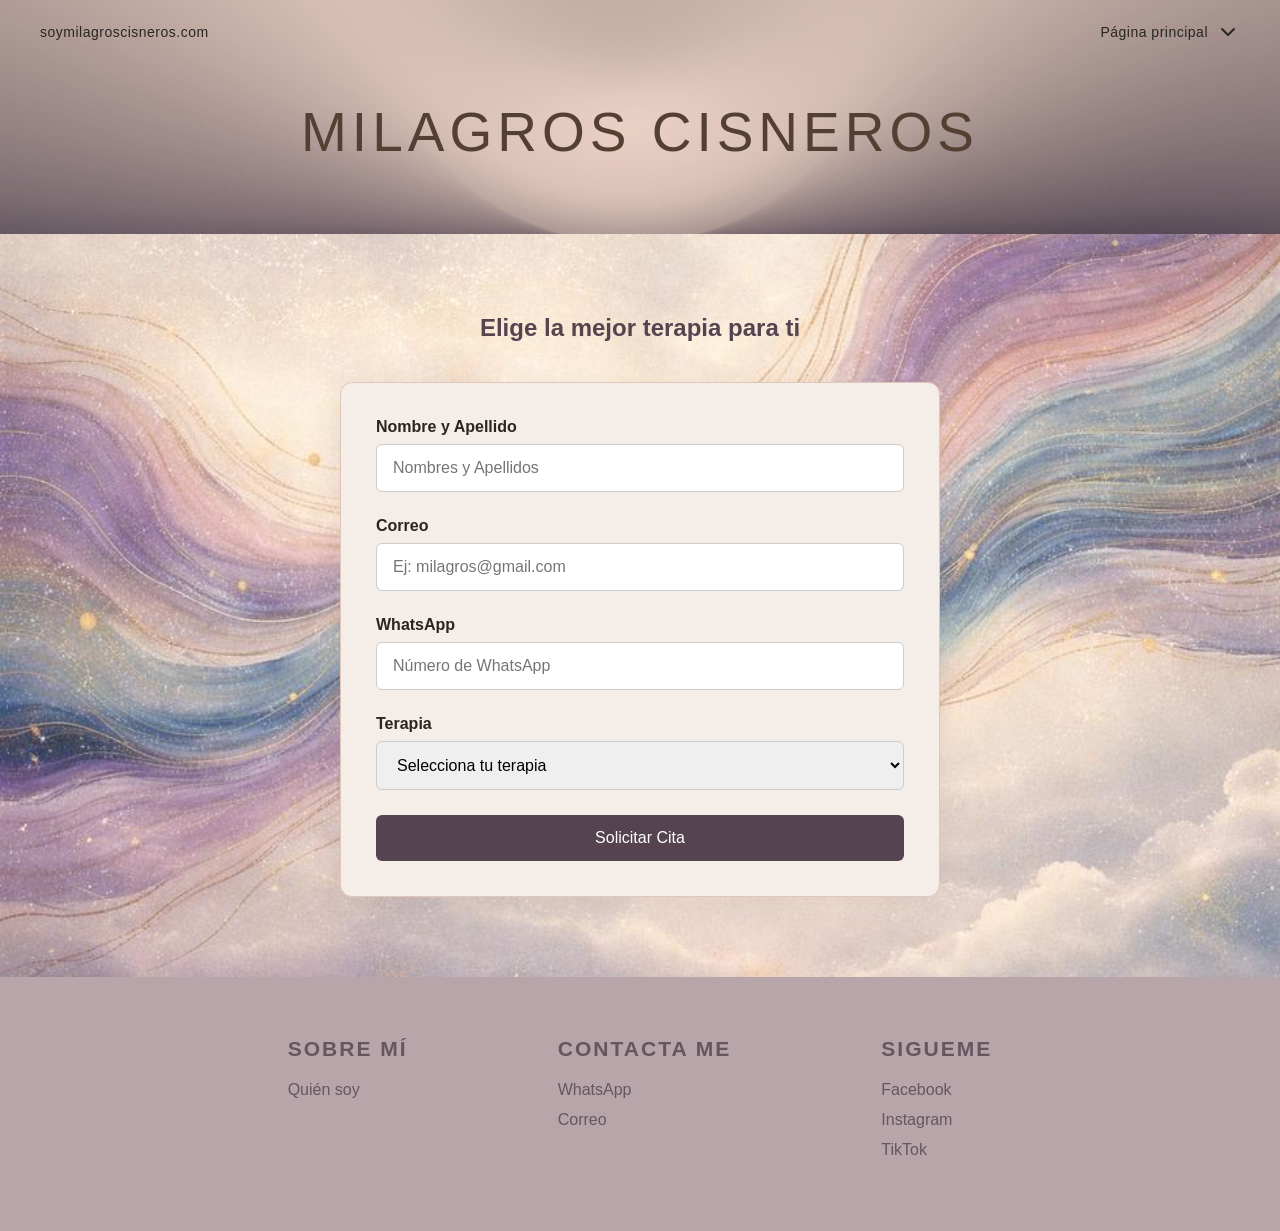
==== citas.html @ 3a39f223 "Modulo Citas por Wasap" ====
<!DOCTYPE html>
<html lang="es">
<head>
    <meta charset="UTF-8">
    <meta name="viewport" content="width=device-width, initial-scale=1.0">
    <link rel="stylesheet" href="css/body.css">
    <link rel="stylesheet" href="css/footer.css">
    <link rel="stylesheet" href="css/header.css">
    <link rel="stylesheet" href="css/form.css">
    <title>Solicita tu cita</title>
</head>
<body>
    <header>
        <ul>
            <li>
                <a href="https://soymilagroscisneros.com">soymilagroscisneros.com</a>
            </li>
            <li class="menu-paginas">

                <div class="desplegable">
                    <p>Página principal</p>

                    <svg xmlns="http://www.w3.org/2000/svg" 
                        width="24"
                        height="24"
                        viewBox="0 0 24 24"
                        fill="none"
                        stroke="currentColor"
                        stroke-width="2"
                        stroke-linecap="round"
                        stroke-linejoin="round">
                        <polyline points="6 9 12 15 18 9"></polyline>
                    </svg>
                </div>

                <div class="lista-menu">

                    <div class="icono-menu">
                        <svg xmlns="http://www.w3.org/2000/svg" 
                            width="24"
                            height="24"
                            viewBox="0 0 24 24"
                            fill="none"
                            stroke="currentColor"
                            stroke-width="2"
                            stroke-linecap="round"
                            stroke-linejoin="round">
                            <polyline points="6 9 12 15 18 9"></polyline>
                        </svg>
                    </div>

                    <ul class="lista-paginas">
                        <li><a href="">Terapias</a></li>
                        <li><a href="">Testimonio</a></li>
                        <li><a href="citas.html">Citas</a></li>
                    </ul>

                </div>
            
            </li>
        </ul>

        <div class="retraible">
            <h1>MILAGROS CISNEROS</h1>
        </div>
    </header>

    <main>
        <section class="registro">

            <h1>Elige la mejor terapia para ti</h1>

            <form>

                <div class="datos-nombre">
                    <label for="nombre">Nombre y Apellido</label>
                    <input 
                        type="text" 
                        id="nombre" 
                        name="nombre" 
                        placeholder="Nombres y Apellidos"
                    >
                </div>

                <div class="datos-correo">
                    <label for="correo">Correo</label>
                    <input 
                        type="email" 
                        id="correo" 
                        name="correo" 
                        placeholder="Ej: milagros@gmail.com"
                    >
                </div>

                <div class="datos-whatsapp">
                    <label for="whatsapp">WhatsApp</label>
                    <input 
                        type="tel" 
                        id="whatsapp" 
                        name="whatsapp" 
                        placeholder="Número de WhatsApp"
                    >
                </div>

                <div class="datos-terapia">
                    <label for="terapia">Terapia</label>
                    <select name="terapia" id="terapia">
                        <option disabled selected value="">Selecciona tu terapia</option>
                        <option value="TE_SRC">Sesión Raíz Consciente</option>
                        <option value="TE_SPL">Sanación Pleyadiana</option>
                        <option value="TE_TAM">Tameana</option>
                        <option value="TE_AG">Árbol Genealógico</option>
                        <option value="TE_LE">Liberación de Emociones</option>
                        <option value="TE_RA">Registros Akáshicos</option>
                        <option value="TE_HE">Hipnosis Ericksoniana</option>
                        <option value="TE_CA">Cirugía Astral</option>
                        <option value="TE_KI">Kepri de Isis</option>
                        <option value="TE_LLA">Limpieza con Llave Ankh</option>
                        <option value="TE_RE">Reiki</option>
                        <option value="TE_AC">Access Consciousness</option>
                    </select>
                </div>

                <button type="submit">Solicitar Cita</button>

            </form>

        </section>
    </main>

    <footer>
        <ul>
            <li><h3>SOBRE MÍ</h3></li>
            <li><a href="sobre-mi.html">Quién soy</a></li>
        </ul>

        <ul>
            <li><h3>CONTACTA ME</h3></li>

            <li>
                <a href="https://wa.me/13477692551" 
                target="_blank" 
                rel="noopener noreferrer">
                WhatsApp
                </a>
            </li>

            <li>
                <a href="mailto:milagrosterapiaholistica@gmail.com">
                    Correo
                </a>
            </li>
        </ul>

        <ul>
            <li><h3>SIGUEME</h3></li>

            <li>
                <a 
                href="https://www.facebook.com/me/"
                target="_blank"
                rel="noopener noreferrer">
                Facebook
                </a>
            </li>

            <li>
                <a 
                href="https://www.instagram.com/soymilagroscisneros?stkn=MXQxZ2E4cWkzaW02OQ%3D%3D"
                target="_blank"
                rel="noopener noreferrer">
                Instagram
                </a>
            </li>

            <li>
                <a 
                href="https://www.tiktok.com/@mila_10_17?_r=1"
                target="_blank"
                rel="noopener noreferrer">
                TikTok
                </a>
            </li>
        </ul>
    </footer>
    
    <script src="js/script.js"></script>
    <script src="js/wasap.js"></script>
</body>
</html>
---- css/body.css ----
/* Aqui edito toda la pagina */

* {
    margin: 0;
    padding: 0;
    box-sizing: border-box;
}

body {
    font-family: Arial, sans-serif;
    color: #292522;
}
---- css/footer.css ----
/* Diseño del footer */

footer {
    display: flex;
    justify-content: center;
    gap: 150px;

    background: rgb(183, 165, 170);
    color: rgb(100, 87, 96);

    padding: 60px 40px;
}

footer ul {
    list-style: none;
    margin: 0;
    padding: 0;
}

footer li {
    margin-bottom: 12px;
}

footer li:first-child {
    font-size: 18px;
    letter-spacing: 2px;
    margin-bottom: 20px;
}

footer li h3 {
    cursor: default;
}

footer a {
    text-decoration: none;
    color: inherit;
    transition: opacity 0.2s ease;
}

footer a:hover {
    opacity: 0.6;
}
---- css/header.css ----
/* Aqui se desarrolla el header */

header {
    width: 100%;

    background-image: url("../img/bg-fondo.png");
    background-size: cover;
    background-position: center;
}

header > ul{
    position: fixed;
    top: 0;
    left: 0;
    width: 100%;
    z-index: 1000;

    transition: background-color 0.3s ease;

    display: flex;
    justify-content: space-between;
    align-items: center;

    list-style: none;
    margin: 0;
    padding: 20px 40px;

    color: #292522;
}

header > ul.scrolled {
    background-color: #000;
    color: #fff;
}

/* Diseño del header elemento a*/

header a {
    text-decoration: none;
    color: inherit;
    transition: opacity 0.2s ease;
}

header a:hover {
    opacity: 0.6;
}

/* Edición del desplegable  en header*/

.desplegable {
    display: flex;
    align-items: center;
    gap: 8px;
    cursor: pointer;
}

.desplegable svg{
    stroke: currentColor;
}

.desplegable:hover {
    opacity: 0.7;
}

header li {
    font-size: 14px;
    letter-spacing: 0.5px;
}

.desplegable p {
    margin: 0;
}

.desplegable svg {
    display: block;
}

/* Diseñando el Retraible */

.retraible {
    display: flex;
    justify-content: center;
    align-items: center;

    padding: 100px 10px 70px;

    cursor: default;
}

.retraible h1 {
    margin: 0;

    color: rgb(84, 64, 50);
    font-size: 55px;
    font-weight: 400;
    letter-spacing: 5px;
}

/* Diseño de lista pagina */

.menu-paginas {
    position: relative;
}

.lista-menu {
    display: none;
    position: absolute;
    top: 100%;
    right: 0;
    min-width: 180px;
}

.lista-menu.abierta {
    display: block;
    background-color: #111;
    color: white;
    padding: 12px 0;
}

.item-terapias {
    display: flex;
    align-items: center;
    gap: 5px;
}

.lista-paginas {
    list-style: none;
    margin: 0;
    padding: 0 0 0 40px;
}

.lista-paginas li {
    margin: 0;
    padding: 8px 15px;
}

.lista-paginas a {
    display: block;
    padding: 8px 15px;
}

/* Diseño del icono */

.icono-menu {
    position: absolute;
    left: 30px;
    top: 24px;
    /* min-height: 32px; */
}
---- css/form.css ----
.registro {
    background-image: url("../img/fondo-terapias.png");
    background-size: cover;
    background-position: center;

    width: 100%;
    padding: 80px 20px;
    box-sizing: border-box;
}

.registro h1 {
    text-align: center;
    margin-bottom: 40px;
}

.registro form {
    max-width: 600px;
    margin: 0 auto;
    padding: 35px;

    display: flex;
    flex-direction: column;
    gap: 25px;

    background-color: rgb(245, 237, 231);
    border-radius: 12px;

    border: 1px solid rgb(223, 199, 187);
    box-shadow: 0 10px 30px rgba(85, 68, 79, 0.12);
}

.registro form > div {
    display: flex;
    flex-direction: column;
    gap: 8px;
}

.registro h1 {
    text-align: center;
    margin-bottom: 40px;
    color: rgb(85, 68, 79);
}

.registro label {
    font-weight: 600;
}

.registro input,
.registro select {
    width: 100%;
    padding: 14px 16px;
    border: 1px solid #ccc;
    border-radius: 6px;
    font-family: inherit;
    font-size: 16px;
    box-sizing: border-box;
}

.registro input:focus,
.registro select:focus {
    outline: none;
    border-color: rgb(100, 87, 96);
}

.registro button {
    padding: 14px 20px;
    border: none;
    border-radius: 6px;

    background-color: rgb(85, 68, 79);
    color: white;

    font-size: 16px;
    font-family: inherit;
    cursor: pointer;
}

.registro button:hover {
    opacity: 0.9;
}
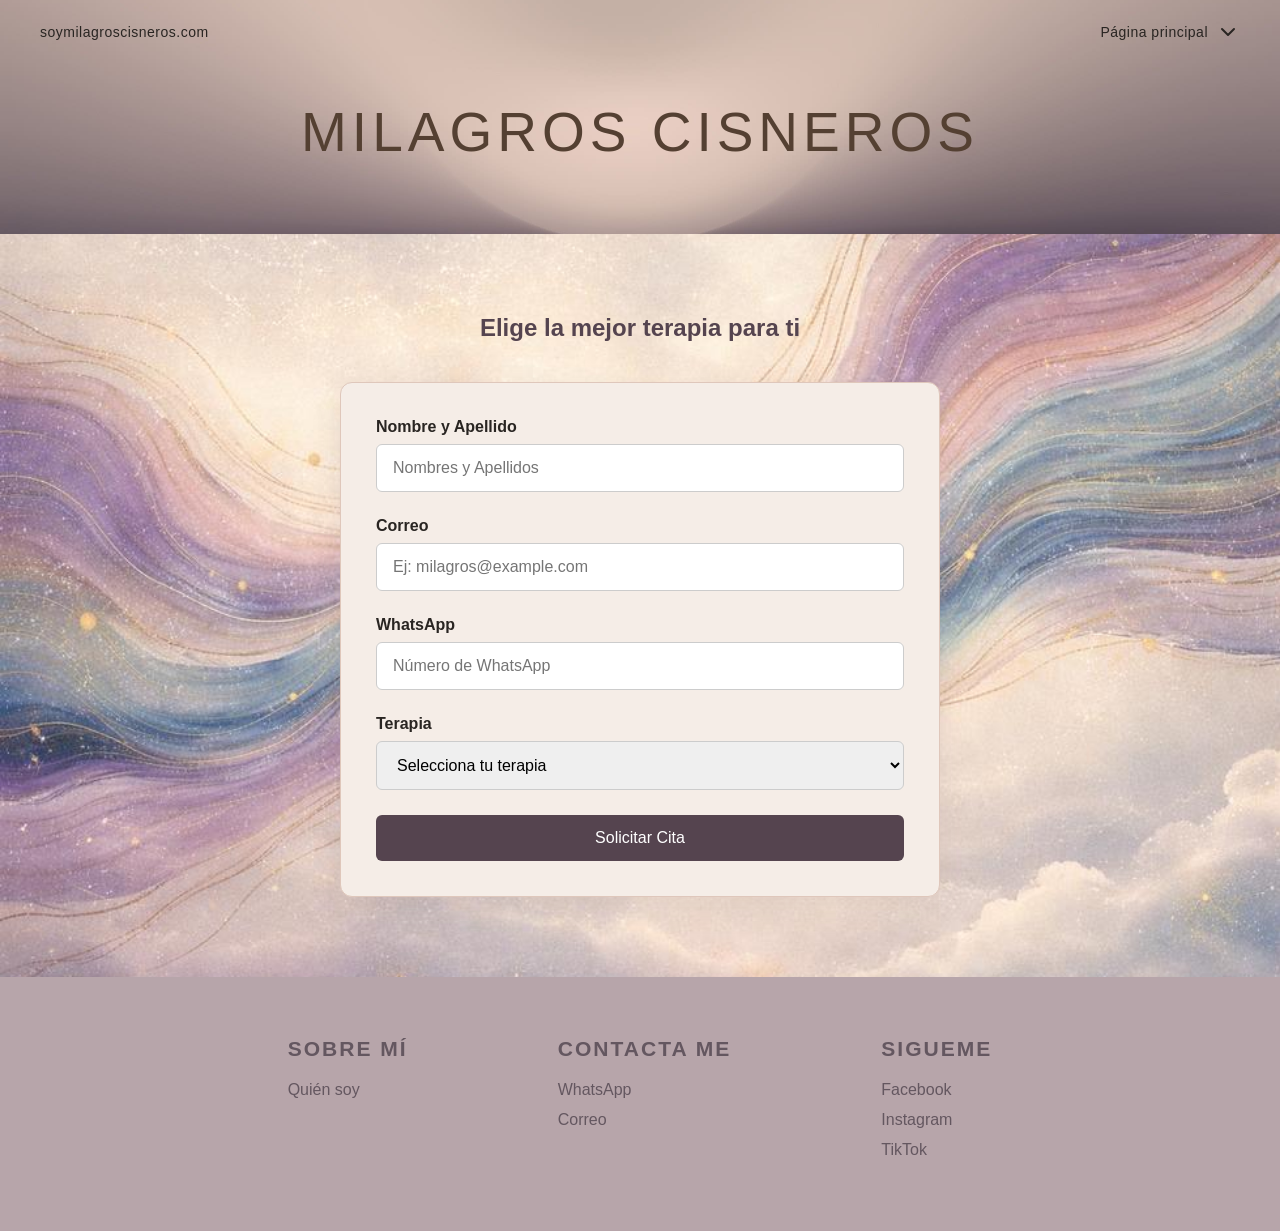
==== commit d1e04a1b: "Actualizacion de citas 1.1" ====
--- a/citas.html
+++ b/citas.html
@@ -88,7 +88,7 @@
                         type="email" 
                         id="correo" 
                         name="correo" 
-                        placeholder="Ej: milagros@gmail.com"
+                        placeholder="Ej: milagros@example.com"
                     >
                 </div>
 
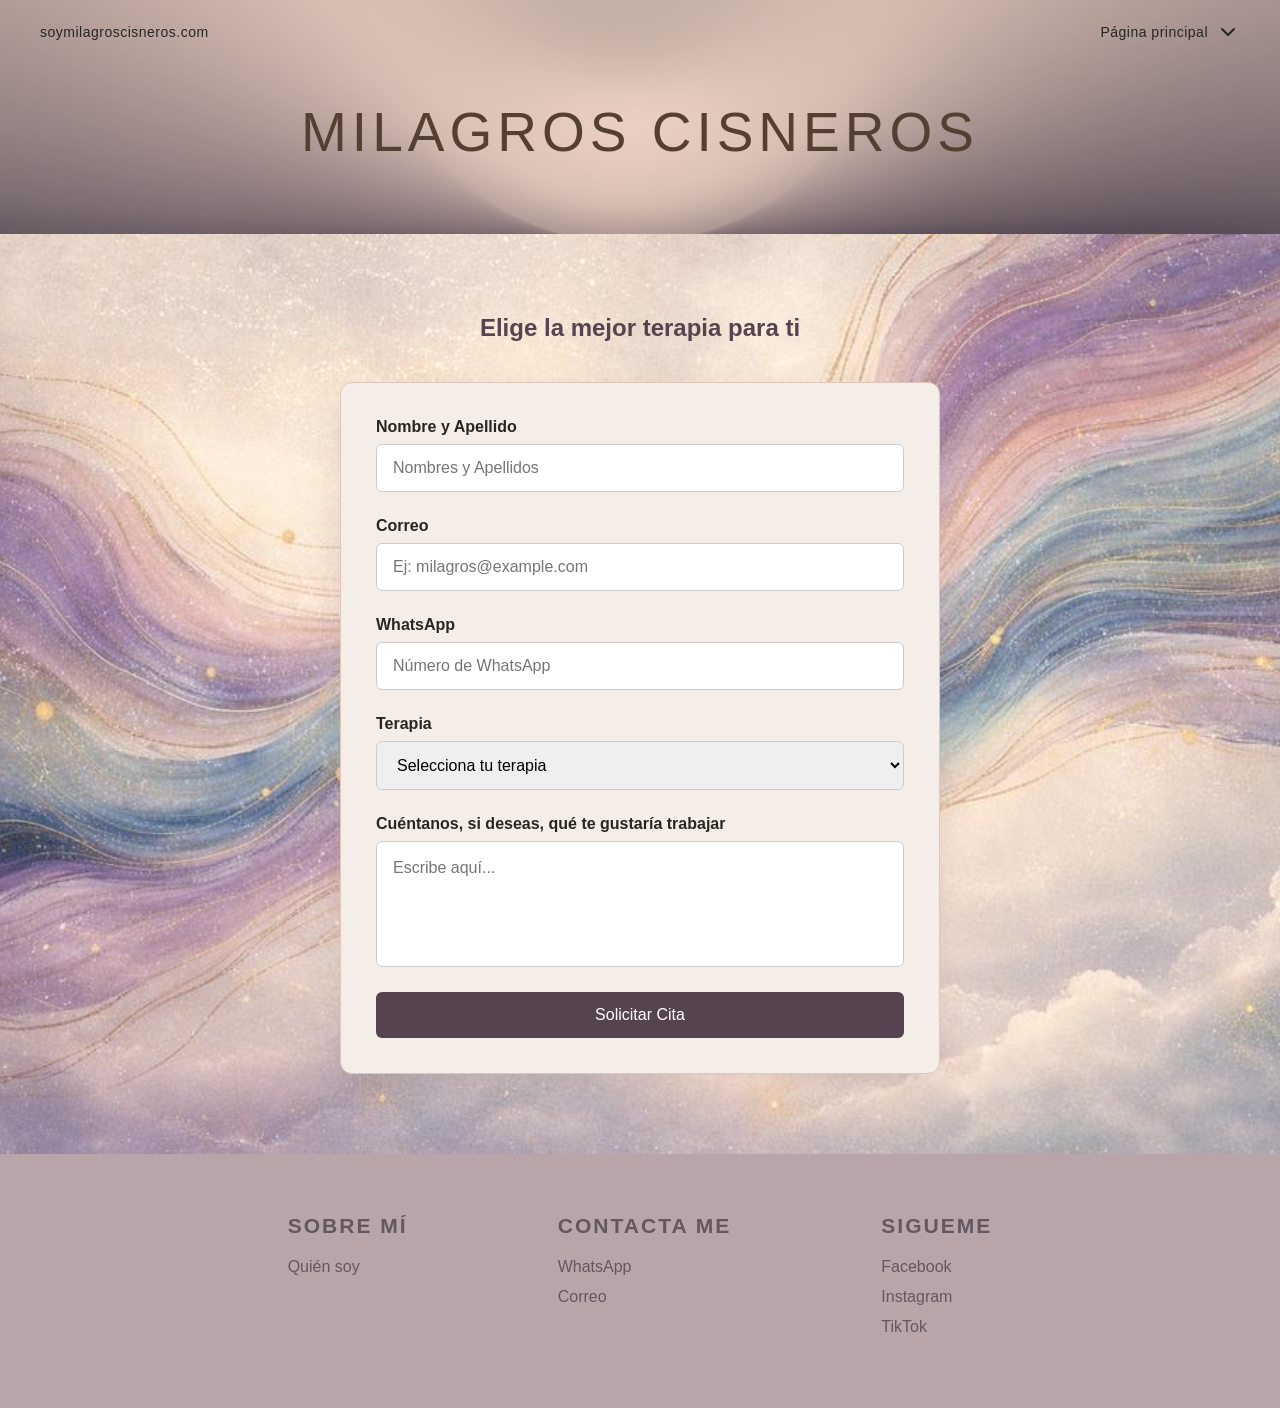
==== commit 1bc51200: "Actualizacion de citas 1.2 - formulario conoceme" ====
--- a/citas.html
+++ b/citas.html
@@ -121,6 +121,16 @@
                     </select>
                 </div>
 
+                <div class="datos-mensaje">
+                    <label for="mensaje">Cuéntanos, si deseas, qué te gustaría trabajar</label>
+                    <textarea
+                        id="mensaje"
+                        name="mensaje"
+                        placeholder="Escribe aquí..."
+                        rows="4"
+                    ></textarea>
+                </div>
+
                 <button type="submit">Solicitar Cita</button>
 
             </form>
--- a/css/form.css
+++ b/css/form.css
@@ -77,4 +77,25 @@
 
 .registro button:hover {
     opacity: 0.9;
+}
+
+.registro textarea {
+    width: 100%;
+    min-height: 120px;
+    padding: 14px 16px;
+
+    border: 1px solid #ccc;
+    border-radius: 6px;
+
+    font-family: inherit;
+    font-size: 16px;
+    line-height: 1.5;
+
+    resize: none;
+    box-sizing: border-box;
+}
+
+.registro textarea:focus {
+    outline: none;
+    border-color: rgb(100, 87, 96);
 }
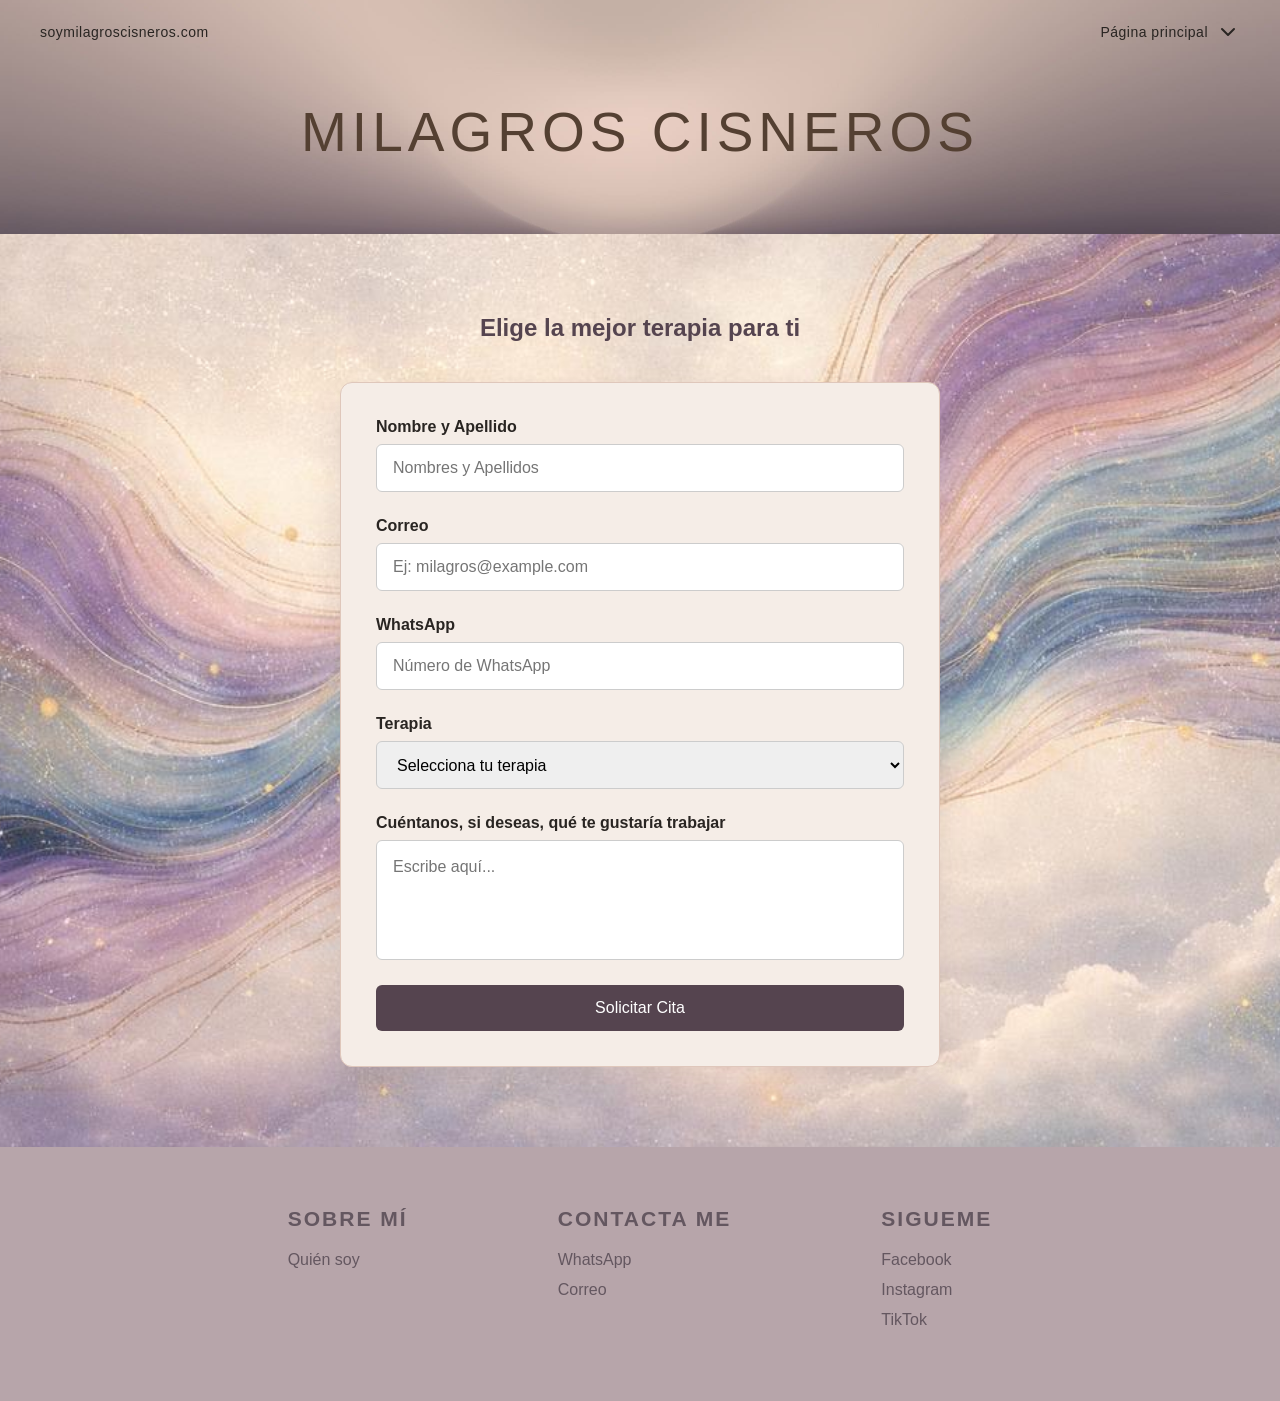
==== commit 2730af75: "actualizacion del facebook" ====
--- a/citas.html
+++ b/citas.html
@@ -50,7 +50,7 @@
                     </div>
 
                     <ul class="lista-paginas">
-                        <li><a href="">Terapias</a></li>
+                        <li><a href="terapias.html">Terapias</a></li>
                         <li><a href="">Testimonio</a></li>
                         <li><a href="citas.html">Citas</a></li>
                     </ul>
--- a/css/form.css
+++ b/css/form.css
@@ -48,9 +48,12 @@
 .registro input,
 .registro select {
     width: 100%;
-    padding: 14px 16px;
+    height: 48px;
+    padding: 0 16px;
+
     border: 1px solid #ccc;
     border-radius: 6px;
+
     font-family: inherit;
     font-size: 16px;
     box-sizing: border-box;
@@ -80,8 +83,8 @@
 }
 
 .registro textarea {
-    width: 100%;
-    min-height: 120px;
+     width: 100%;
+    height: 120px;
     padding: 14px 16px;
 
     border: 1px solid #ccc;
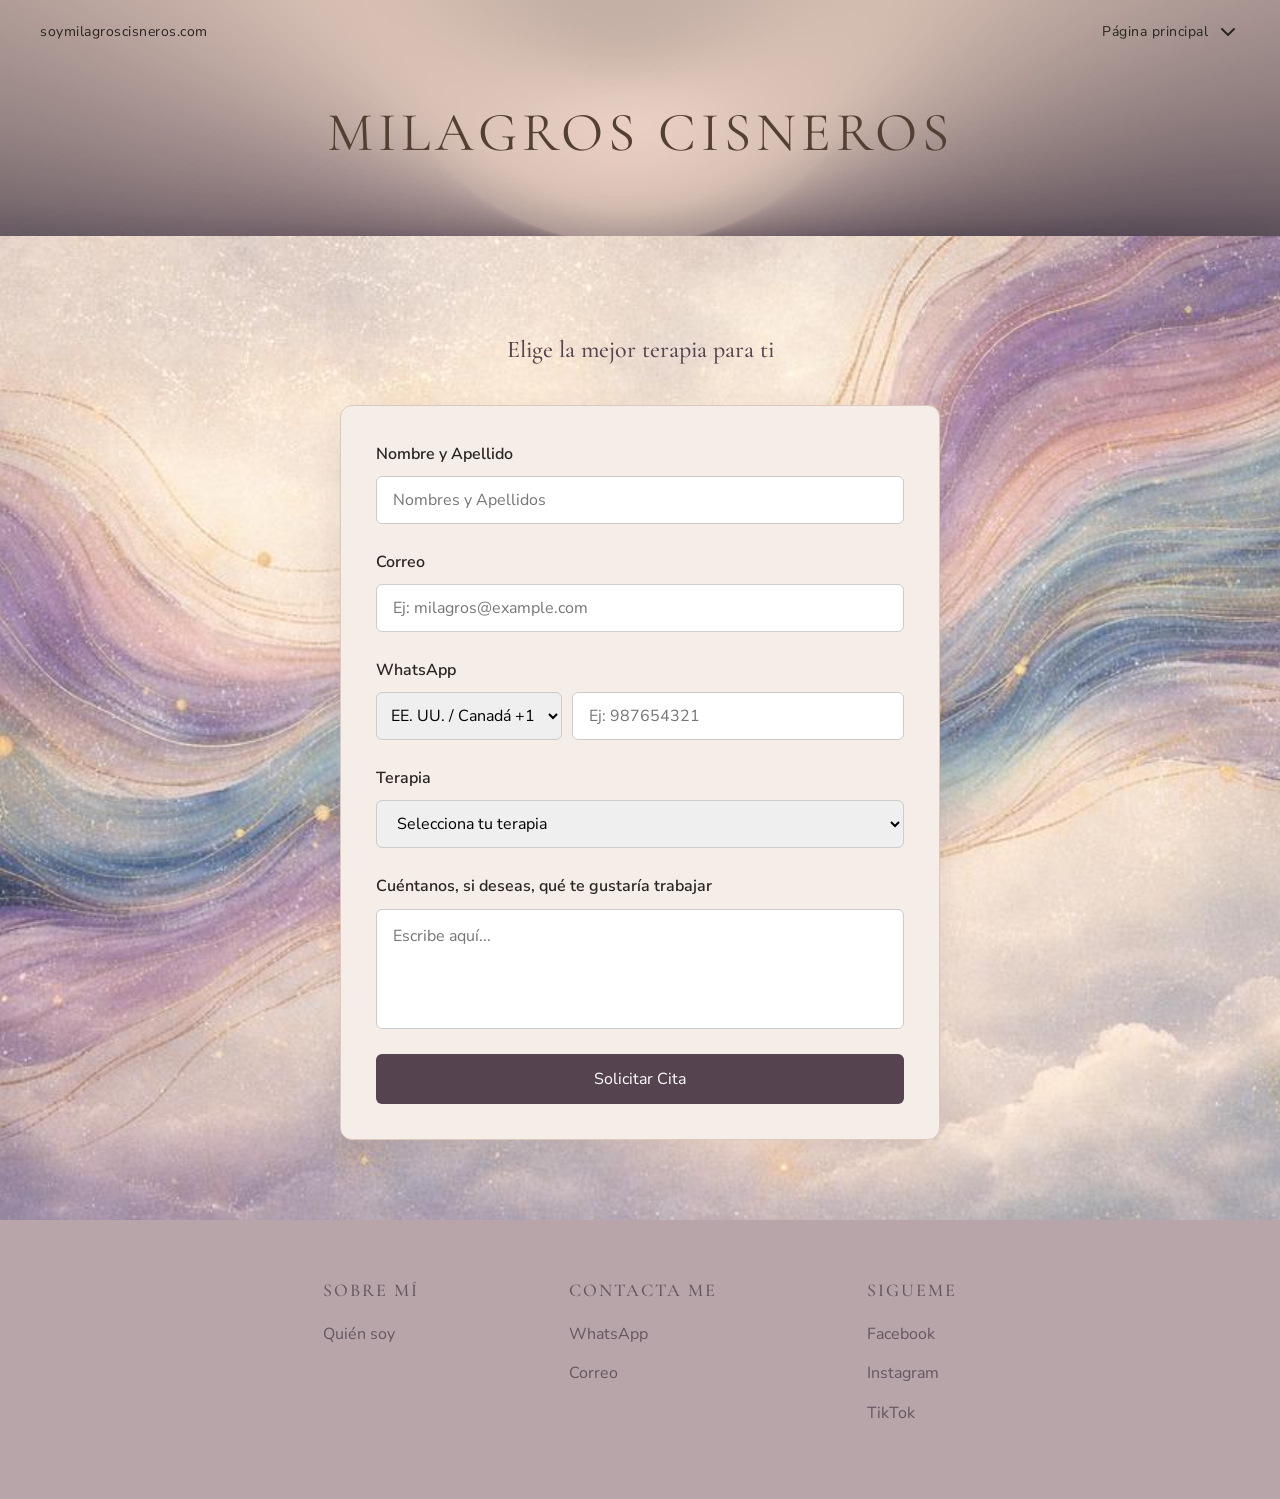
==== commit a36f4a3c: "Reestructuración v2: componentes y páginas de terapias" ====
--- a/citas.html
+++ b/citas.html
@@ -3,67 +3,13 @@
 <head>
     <meta charset="UTF-8">
     <meta name="viewport" content="width=device-width, initial-scale=1.0">
-    <link rel="stylesheet" href="css/body.css">
-    <link rel="stylesheet" href="css/footer.css">
-    <link rel="stylesheet" href="css/header.css">
-    <link rel="stylesheet" href="css/form.css">
+    <link rel="stylesheet" href="/componentes/global/global.css">
+    <link rel="stylesheet" href="/paginas/citas/citas.css">
     <title>Solicita tu cita</title>
 </head>
 <body>
-    <header>
-        <ul>
-            <li>
-                <a href="https://soymilagroscisneros.com">soymilagroscisneros.com</a>
-            </li>
-            <li class="menu-paginas">
-
-                <div class="desplegable">
-                    <p>Página principal</p>
-
-                    <svg xmlns="http://www.w3.org/2000/svg" 
-                        width="24"
-                        height="24"
-                        viewBox="0 0 24 24"
-                        fill="none"
-                        stroke="currentColor"
-                        stroke-width="2"
-                        stroke-linecap="round"
-                        stroke-linejoin="round">
-                        <polyline points="6 9 12 15 18 9"></polyline>
-                    </svg>
-                </div>
-
-                <div class="lista-menu">
-
-                    <div class="icono-menu">
-                        <svg xmlns="http://www.w3.org/2000/svg" 
-                            width="24"
-                            height="24"
-                            viewBox="0 0 24 24"
-                            fill="none"
-                            stroke="currentColor"
-                            stroke-width="2"
-                            stroke-linecap="round"
-                            stroke-linejoin="round">
-                            <polyline points="6 9 12 15 18 9"></polyline>
-                        </svg>
-                    </div>
-
-                    <ul class="lista-paginas">
-                        <li><a href="terapias.html">Terapias</a></li>
-                        <li><a href="">Testimonio</a></li>
-                        <li><a href="citas.html">Citas</a></li>
-                    </ul>
-
-                </div>
-            
-            </li>
-        </ul>
-
-        <div class="retraible">
-            <h1>MILAGROS CISNEROS</h1>
-        </div>
-    </header>
+    <!-- Seccion Header -->
+    <div id="header"></div>
 
     <main>
         <section class="registro">
@@ -79,6 +25,7 @@
                         id="nombre" 
                         name="nombre" 
                         placeholder="Nombres y Apellidos"
+                        required autocomplete="name"
                     >
                 </div>
 
@@ -89,22 +36,43 @@
                         id="correo" 
                         name="correo" 
                         placeholder="Ej: milagros@example.com"
+                        required autocomplete="email"
                     >
                 </div>
 
                 <div class="datos-whatsapp">
                     <label for="whatsapp">WhatsApp</label>
-                    <input 
-                        type="tel" 
-                        id="whatsapp" 
-                        name="whatsapp" 
-                        placeholder="Número de WhatsApp"
-                    >
+
+                    <div class="telefono">
+                        <select id="codigo" name="codigo" aria-label="Código de país" required>
+                            <option value="+51">Perú +51</option>
+                            <option value="+52">México +52</option>
+                            <option value="+1" selected>EE. UU. / Canadá +1</option>
+                            <option value="+57">Colombia +57</option>
+                            <option value="+56">Chile +56</option>
+                            <option value="+54">Argentina +54</option>
+                            <option value="+593">Ecuador +593</option>
+                            <option value="+591">Bolivia +591</option>
+                            <option value="+58">Venezuela +58</option>
+                            <option value="+53">Cuba +53</option>
+                            <option value="+34">España +34</option>
+                        </select>
+
+                        <input
+                            type="tel"
+                            id="whatsapp"
+                            name="whatsapp"
+                            placeholder="Ej: 987654321"
+                            inputmode="numeric"
+                            autocomplete="tel-national"
+                            required
+                        >
+                    </div>
                 </div>
 
                 <div class="datos-terapia">
                     <label for="terapia">Terapia</label>
-                    <select name="terapia" id="terapia">
+                    <select name="terapia" id="terapia" required>
                         <option disabled selected value="">Selecciona tu terapia</option>
                         <option value="TE_SRC">Sesión Raíz Consciente</option>
                         <option value="TE_SPL">Sanación Pleyadiana</option>
@@ -138,63 +106,10 @@
         </section>
     </main>
 
-    <footer>
-        <ul>
-            <li><h3>SOBRE MÍ</h3></li>
-            <li><a href="sobre-mi.html">Quién soy</a></li>
-        </ul>
-
-        <ul>
-            <li><h3>CONTACTA ME</h3></li>
-
-            <li>
-                <a href="https://wa.me/13477692551" 
-                target="_blank" 
-                rel="noopener noreferrer">
-                WhatsApp
-                </a>
-            </li>
-
-            <li>
-                <a href="mailto:milagrosterapiaholistica@gmail.com">
-                    Correo
-                </a>
-            </li>
-        </ul>
-
-        <ul>
-            <li><h3>SIGUEME</h3></li>
-
-            <li>
-                <a 
-                href="https://www.facebook.com/me/"
-                target="_blank"
-                rel="noopener noreferrer">
-                Facebook
-                </a>
-            </li>
-
-            <li>
-                <a 
-                href="https://www.instagram.com/soymilagroscisneros?stkn=MXQxZ2E4cWkzaW02OQ%3D%3D"
-                target="_blank"
-                rel="noopener noreferrer">
-                Instagram
-                </a>
-            </li>
-
-            <li>
-                <a 
-                href="https://www.tiktok.com/@mila_10_17?_r=1"
-                target="_blank"
-                rel="noopener noreferrer">
-                TikTok
-                </a>
-            </li>
-        </ul>
-    </footer>
+    <!-- Seccion footer-->
+    <div id="footer"></div>
     
-    <script src="js/script.js"></script>
-    <script src="js/wasap.js"></script>
+    <script src="/js/main.js"></script>
+    <script src="/paginas/citas/citas.js"></script>
 </body>
 </html>
--- a/componentes/global/global.css
+++ b/componentes/global/global.css
@@ -0,0 +1,68 @@
+/* Tipografías: títulos elegantes + texto limpio y legible */
+@import url('https://fonts.googleapis.com/css2?family=Cormorant+Garamond:wght@400;500;600&family=Nunito+Sans:wght@300;400;600&display=swap');
+
+/* Colores y fuentes del sitio (se cambian aquí una sola vez) */
+:root {
+    --color-fondo: #faf6f0;       /* crema */
+    --color-fondo-suave: #efe6da; /* beige */
+    --color-texto: #292522;
+    --color-titulo: #544032;      /* marrón */
+    --color-acento: #b07a5b;      /* terracota suave */
+    --color-oscuro: #1f1915;      /* marrón casi negro */
+    --color-claro: #ffffff;
+
+    --fuente-titulo: 'Cormorant Garamond', Georgia, serif;
+    --fuente-texto: 'Nunito Sans', system-ui, sans-serif;
+}
+
+/* Reset básico */
+*, *::before, *::after {
+    box-sizing: border-box;
+}
+
+html {
+    scroll-behavior: smooth;
+}
+
+body {
+    margin: 0;
+    font-family: var(--fuente-texto);
+    font-size: 1rem;
+    font-weight: 400;
+    line-height: 1.7;
+    color: var(--color-texto);
+    background-color: var(--color-fondo);
+}
+
+/* Títulos */
+h1, h2, h3, h4 {
+    font-family: var(--fuente-titulo);
+    font-weight: 500;
+    line-height: 1.2;
+    color: var(--color-titulo);
+}
+
+/* Imágenes que nunca se salen de la pantalla */
+img {
+    max-width: 100%;
+    height: auto;
+    display: block;
+}
+
+a {
+    color: var(--color-acento);
+    transition: opacity 0.2s ease;
+}
+
+/* Contenedor reutilizable para centrar contenido de las páginas */
+.contenedor {
+    max-width: 1100px;
+    margin: 0 auto;
+    padding: 0 20px;
+}
+
+/* Respeta a quien desactiva animaciones */
+@media (prefers-reduced-motion: reduce) {
+    html { scroll-behavior: auto; }
+    * { transition: none !important; }
+}
--- a/paginas/citas/citas.css
+++ b/paginas/citas/citas.css
@@ -0,0 +1,121 @@
+.registro {
+    background-image: url("/assets/img/fondos/fondo-terapias.png");
+    background-size: cover;
+    background-position: center;
+
+    width: 100%;
+    padding: 80px 20px;
+    box-sizing: border-box;
+}
+
+.registro h1 {
+    text-align: center;
+    margin-bottom: 40px;
+}
+
+.registro form {
+    max-width: 600px;
+    margin: 0 auto;
+    padding: 35px;
+
+    display: flex;
+    flex-direction: column;
+    gap: 25px;
+
+    background-color: rgb(245, 237, 231);
+    border-radius: 12px;
+
+    border: 1px solid rgb(223, 199, 187);
+    box-shadow: 0 10px 30px rgba(85, 68, 79, 0.12);
+}
+
+.registro form > div {
+    display: flex;
+    flex-direction: column;
+    gap: 8px;
+}
+
+.registro h1 {
+    text-align: center;
+    margin-bottom: 40px;
+    color: rgb(85, 68, 79);
+}
+
+.registro label {
+    font-weight: 600;
+}
+
+.registro input,
+.registro select {
+    width: 100%;
+    height: 48px;
+    padding: 0 16px;
+
+    border: 1px solid #ccc;
+    border-radius: 6px;
+
+    font-family: inherit;
+    font-size: 16px;
+    box-sizing: border-box;
+}
+
+.registro input:focus,
+.registro select:focus {
+    outline: none;
+    border-color: rgb(100, 87, 96);
+}
+
+.registro button {
+    padding: 14px 20px;
+    border: none;
+    border-radius: 6px;
+
+    background-color: rgb(85, 68, 79);
+    color: white;
+
+    font-size: 16px;
+    font-family: inherit;
+    cursor: pointer;
+}
+
+.registro button:hover {
+    opacity: 0.9;
+}
+
+.registro textarea {
+     width: 100%;
+    height: 120px;
+    padding: 14px 16px;
+
+    border: 1px solid #ccc;
+    border-radius: 6px;
+
+    font-family: inherit;
+    font-size: 16px;
+    line-height: 1.5;
+
+    resize: none;
+    box-sizing: border-box;
+}
+
+.registro textarea:focus {
+    outline: none;
+    border-color: rgb(100, 87, 96);
+}
+
+/* ===== Teléfono: código de país + número ===== */
+.registro .telefono {
+    display: flex;
+    gap: 10px;
+}
+
+.registro .telefono select {
+    flex: 0 0 140px;
+    width: auto;
+    padding: 0 10px;
+}
+
+.registro .telefono input {
+    flex: 1;
+    min-width: 0;
+}
